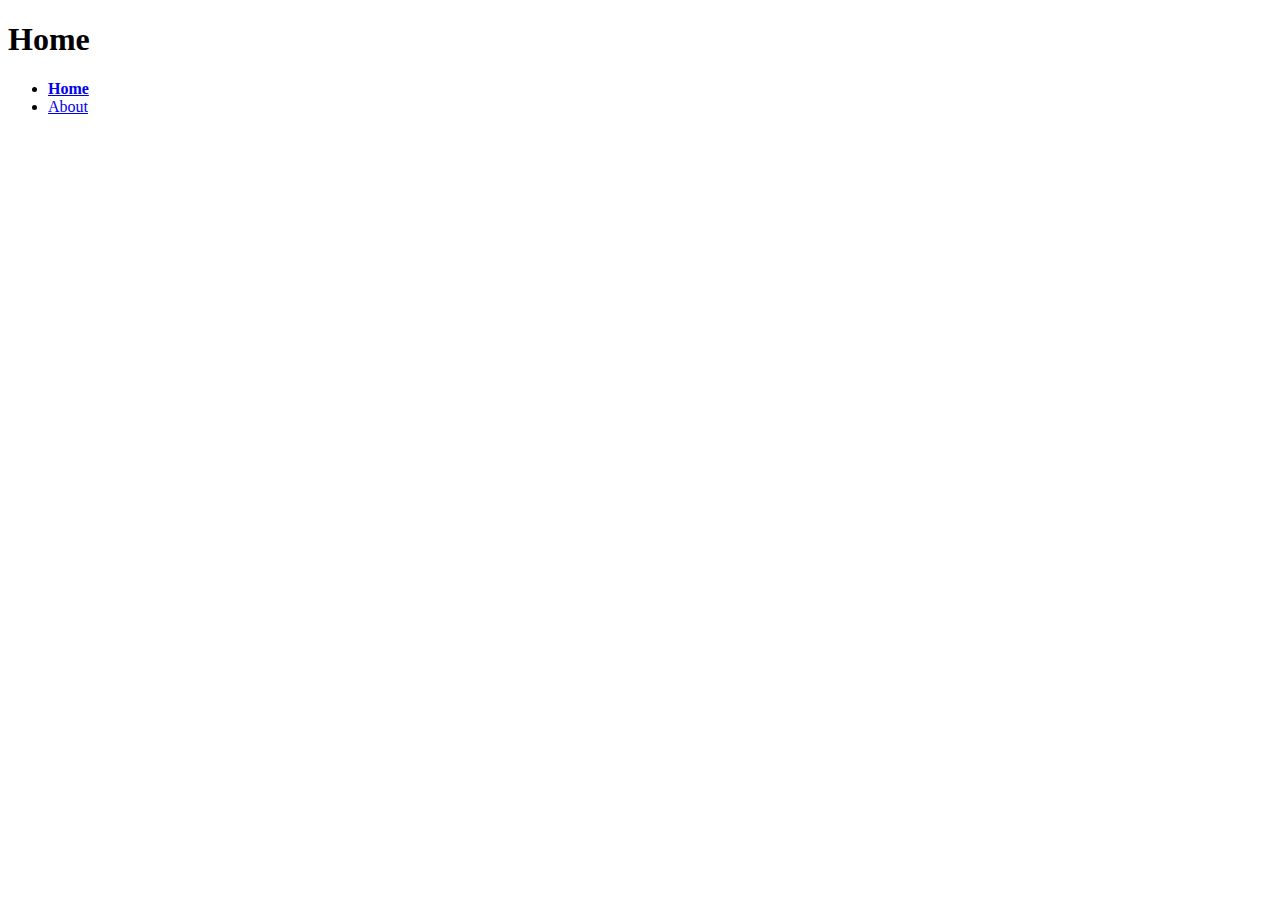
==== index.html @ bd8b7e21 "Initial commit" ====
<!DOCTYPE html>
<html lang="en">
  <head>
    <meta charset="UTF-8">
    <meta name="viewport" content="width=device-width, initial-scale=1.0">
    <meta http-equiv="X-UA-Compatible" content="ie=edge">
    <title>Homepage</title>
    <link rel="stylesheet" href="screen.css">
  </head>
  <body>
    <h1>Home</h1>
    <nav>
      <ul>
        <li><a href="index.html" class="active">Home</a></li>
        <li><a href="about.html">About</a></li>
      </ul>
    </nav>
    <script src="index.js"></script>
  </body>
</html>
---- screen.css ----
/* Add screen styles below */
a.active {
    font-weight: bold;
}
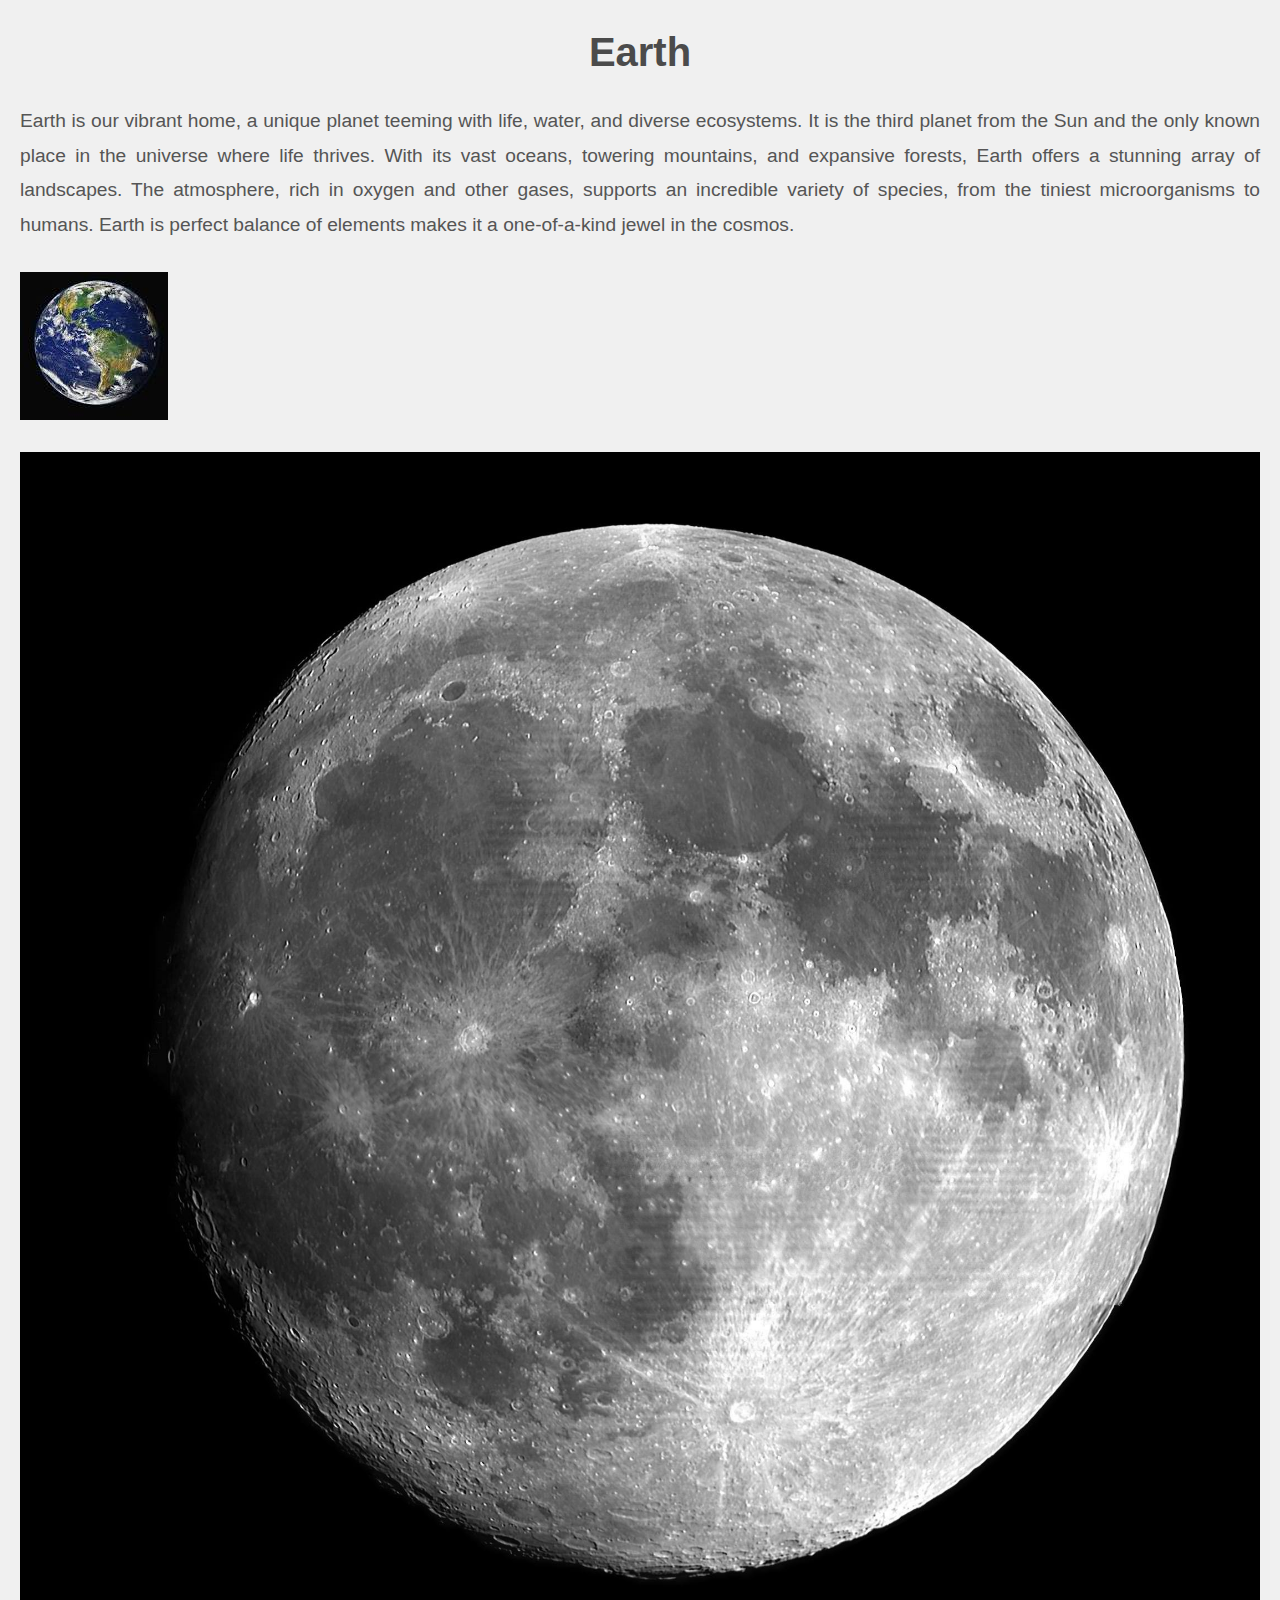
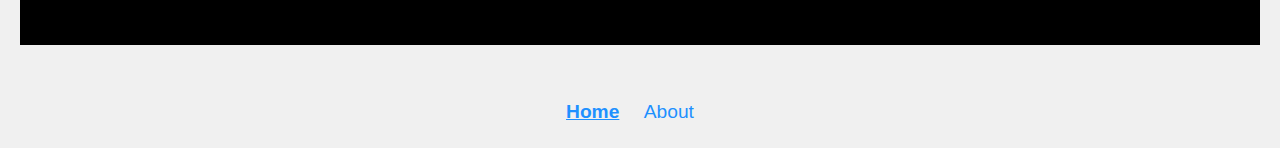
==== commit c3616110: "first push" ====
--- a/index.html
+++ b/index.html
@@ -8,7 +8,9 @@
     <link rel="stylesheet" href="screen.css">
   </head>
   <body>
-    <h1>Home</h1>
+    <h1>Earth</h1>
+    <p>Earth is our vibrant home, a unique planet teeming with life, water, and diverse ecosystems. It is the third planet from the Sun and the only known place in the universe where life thrives. With its vast oceans, towering mountains, and expansive forests, Earth offers a stunning array of landscapes. The atmosphere, rich in oxygen and other gases, supports an incredible variety of species, from the tiniest microorganisms to humans. Earth is perfect balance of elements makes it a one-of-a-kind jewel in the cosmos.</p>
+    <p><img src="imgs/earth.jpeg" alt="Earth"> <img src="imgs/moon.jpeg" alt=""></p>
     <nav>
       <ul>
         <li><a href="index.html" class="active">Home</a></li>
--- a/screen.css
+++ b/screen.css
@@ -1,4 +1,69 @@
-/* Add screen styles below */
-a.active {
+/* General Reset */
+* {
+    margin: 0;
+    padding: 0;
+    box-sizing: border-box;
+}
+
+/* Body Styles */
+body {
+    font-family: Arial, sans-serif;
+    background-color: #f0f0f0; /* Light gray background for a clean look */
+    color: #333; /* Dark text for readability */
+    line-height: 1.6;
+    padding: 20px;
+}
+
+/* Heading Style */
+h1 {
+    font-size: 2.5em;
+    color: #4b4b4b; /* Dark gray for the title */
+    text-align: center;
+    margin-bottom: 20px;
+}
+
+/* Paragraph Styles */
+p {
+    font-size: 1.2em;
+    color: #555; /* Lighter gray for text */
+    text-align: justify; /* Justify text for better readability */
+    margin-bottom: 20px;
+    line-height: 1.8;
+}
+
+/* Image Styles */
+img {
+    max-width: 100%; /* Make sure images are responsive */
+    height: auto;
+    margin: 10px 0; /* Add some space around images */
+}
+
+/* Navigation Styles */
+nav {
+    text-align: center;
+    margin-top: 30px;
+}
+
+nav ul {
+    list-style: none; /* Remove bullet points */
+}
+
+nav li {
+    display: inline-block;
+    margin-right: 20px;
+}
+
+nav a {
+    text-decoration: none;
+    font-size: 1.2em;
+    color: #1e90ff; /* Blue links */
+}
+
+nav a:hover {
+    color: #ff6347; /* Change to tomato red on hover */
+}
+
+nav a.active {
     font-weight: bold;
-}+    text-decoration: underline; /* Highlight active link */
+}
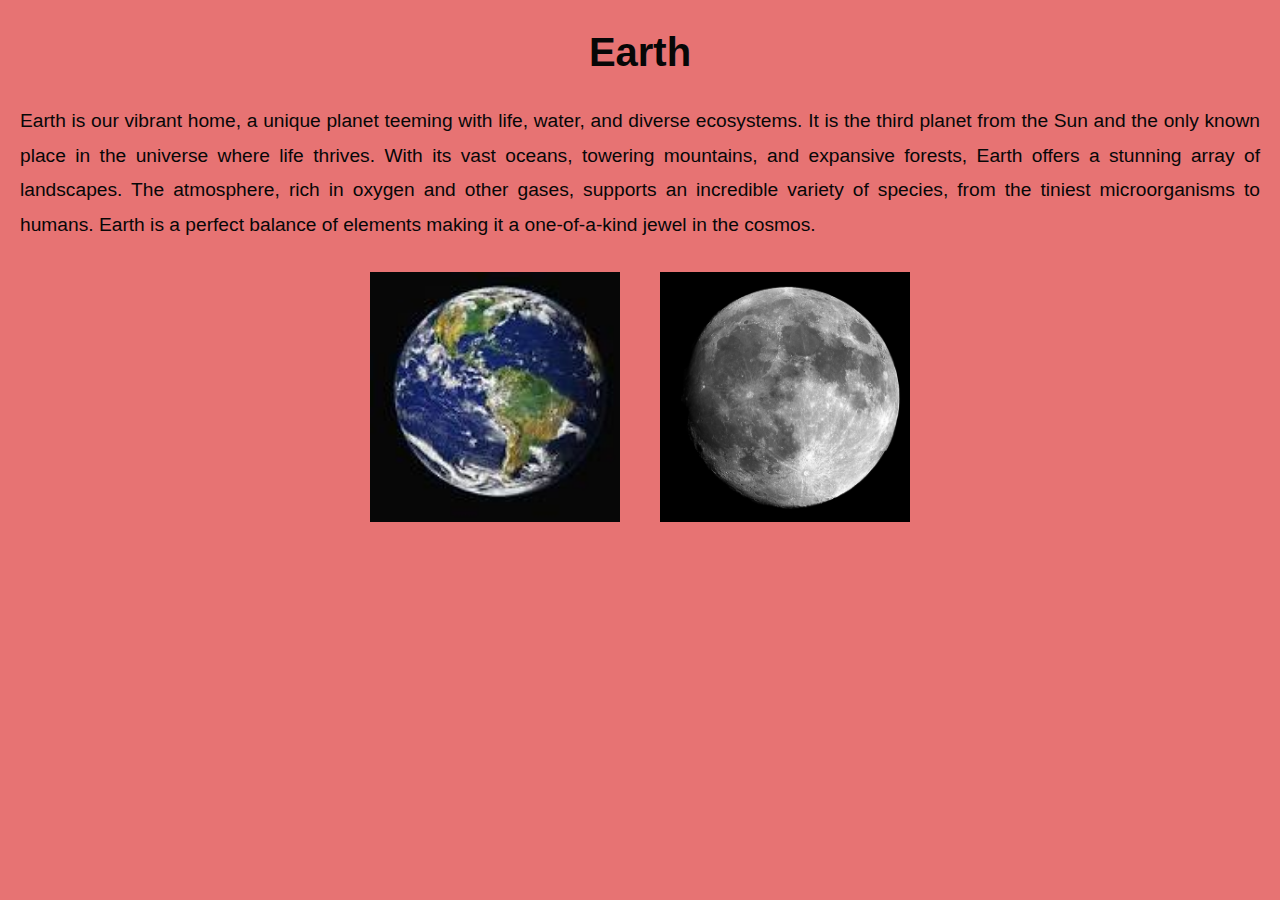
==== commit c55b254b: "changes" ====
--- a/index.html
+++ b/index.html
@@ -9,14 +9,13 @@
   </head>
   <body>
     <h1>Earth</h1>
-    <p>Earth is our vibrant home, a unique planet teeming with life, water, and diverse ecosystems. It is the third planet from the Sun and the only known place in the universe where life thrives. With its vast oceans, towering mountains, and expansive forests, Earth offers a stunning array of landscapes. The atmosphere, rich in oxygen and other gases, supports an incredible variety of species, from the tiniest microorganisms to humans. Earth is perfect balance of elements makes it a one-of-a-kind jewel in the cosmos.</p>
-    <p><img src="imgs/earth.jpeg" alt="Earth"> <img src="imgs/moon.jpeg" alt=""></p>
-    <nav>
-      <ul>
-        <li><a href="index.html" class="active">Home</a></li>
-        <li><a href="about.html">About</a></li>
-      </ul>
-    </nav>
+    <p>Earth is our vibrant home, a unique planet teeming with life, water, and diverse ecosystems. It is the third planet from the Sun and the only known place in the universe where life thrives. With its vast oceans, towering mountains, and expansive forests, Earth offers a stunning array of landscapes. The atmosphere, rich in oxygen and other gases, supports an incredible variety of species, from the tiniest microorganisms to humans. Earth is a perfect balance of elements making it a one-of-a-kind jewel in the cosmos.</p>
+    
+    <p>
+      <img src="imgs/earth.jpeg" alt="Earth" class="nav-button" id="earth-nav">
+      <img src="imgs/moon.jpeg" alt="Moon" class="nav-button" id="moon-nav">
+    </p>
+
     <script src="index.js"></script>
   </body>
 </html>
--- a/screen.css
+++ b/screen.css
@@ -1,69 +1,60 @@
-/* General Reset */
 * {
     margin: 0;
     padding: 0;
     box-sizing: border-box;
 }
 
-/* Body Styles */
 body {
     font-family: Arial, sans-serif;
-    background-color: #f0f0f0; /* Light gray background for a clean look */
-    color: #333; /* Dark text for readability */
+    background-color: #e77373;
+    color: #070707;
     line-height: 1.6;
     padding: 20px;
 }
 
-/* Heading Style */
 h1 {
     font-size: 2.5em;
-    color: #4b4b4b; /* Dark gray for the title */
+    color: #070707;
     text-align: center;
     margin-bottom: 20px;
 }
 
-/* Paragraph Styles */
 p {
     font-size: 1.2em;
-    color: #555; /* Lighter gray for text */
-    text-align: justify; /* Justify text for better readability */
+    color: #070707;
+    text-align: justify;
     margin-bottom: 20px;
     line-height: 1.8;
 }
 
-/* Image Styles */
 img {
-    max-width: 100%; /* Make sure images are responsive */
-    height: auto;
-    margin: 10px 0; /* Add some space around images */
+    width: 250px;
+    height: 250px;
+    object-fit: cover;
+    margin: 10px;
+    cursor: pointer; 
+    transition: transform 0.3s ease-in-out; 
 }
 
-/* Navigation Styles */
-nav {
-    text-align: center;
-    margin-top: 30px;
+
+img:hover {
+    transform: scale(1.1); 
 }
 
-nav ul {
-    list-style: none; /* Remove bullet points */
+p {
+    display: flex;
+    justify-content: center;
+    gap: 20px;
+    align-items: center;
 }
 
-nav li {
-    display: inline-block;
-    margin-right: 20px;
+nav {
+    display: none; 
 }
 
-nav a {
-    text-decoration: none;
-    font-size: 1.2em;
-    color: #1e90ff; /* Blue links */
+.nav-button {
+    width: 250px;
+    height: 250px;
+    object-fit: cover;
 }
 
-nav a:hover {
-    color: #ff6347; /* Change to tomato red on hover */
-}
-
-nav a.active {
-    font-weight: bold;
-    text-decoration: underline; /* Highlight active link */
-}
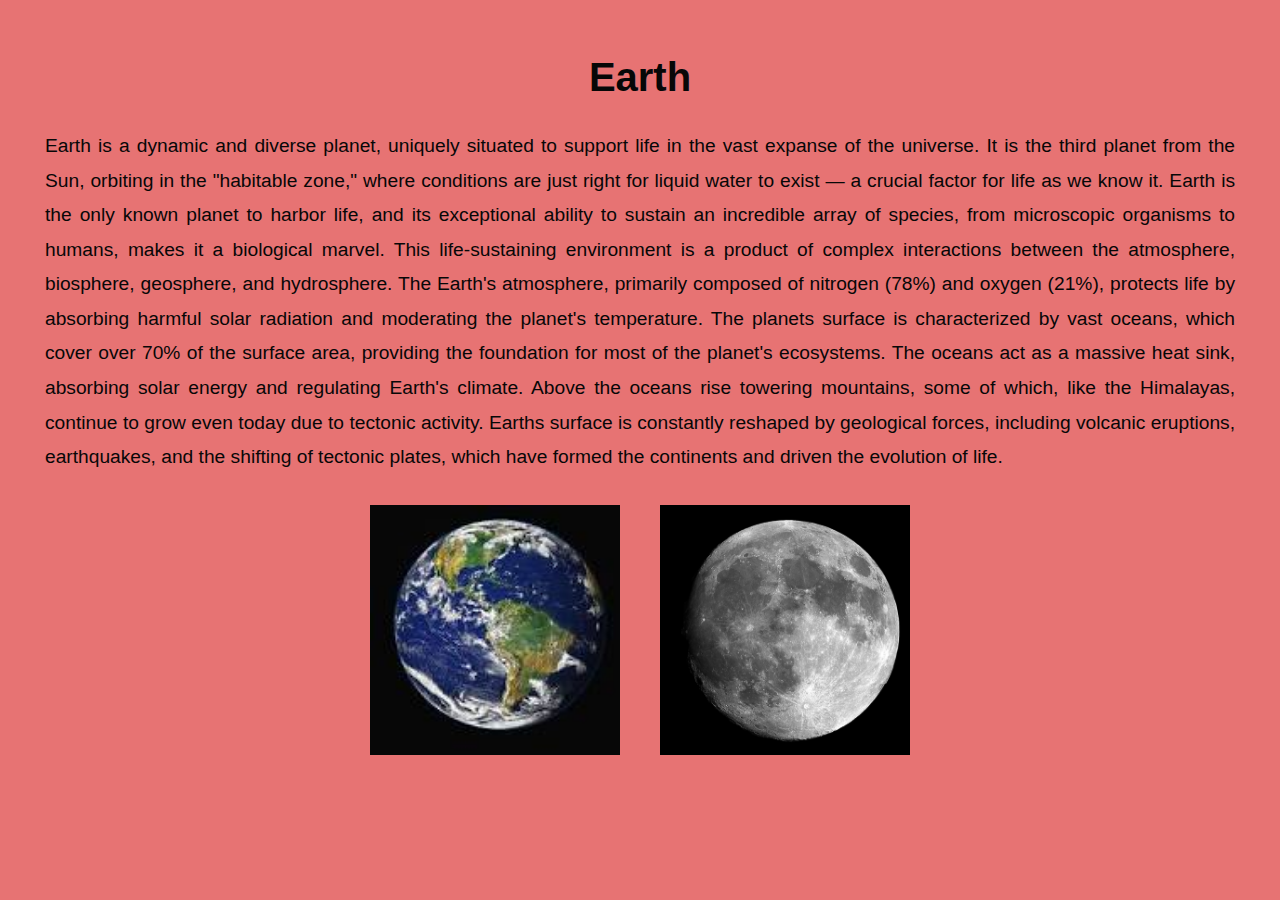
==== commit 415c0334: "save" ====
--- a/index.html
+++ b/index.html
@@ -9,11 +9,19 @@
   </head>
   <body>
     <h1>Earth</h1>
-    <p>Earth is our vibrant home, a unique planet teeming with life, water, and diverse ecosystems. It is the third planet from the Sun and the only known place in the universe where life thrives. With its vast oceans, towering mountains, and expansive forests, Earth offers a stunning array of landscapes. The atmosphere, rich in oxygen and other gases, supports an incredible variety of species, from the tiniest microorganisms to humans. Earth is a perfect balance of elements making it a one-of-a-kind jewel in the cosmos.</p>
+    <p>Earth is a dynamic and diverse planet, uniquely situated to support life in the vast expanse of the universe. It is the third planet from the Sun, orbiting in the "habitable zone," where conditions are just right for liquid water to exist — a crucial factor for life as we know it. Earth is the only known planet to harbor life, and its exceptional ability to sustain an incredible array of species, from microscopic organisms to humans, makes it a biological marvel. This life-sustaining environment is a product of complex interactions between the atmosphere, biosphere, geosphere, and hydrosphere. The Earth's atmosphere, primarily composed of nitrogen (78%) and oxygen (21%), protects life by absorbing harmful solar radiation and moderating the planet's temperature.
+
+      The planets surface is characterized by vast oceans, which cover over 70% of the surface area, providing the foundation for most of the planet's ecosystems. The oceans act as a massive heat sink, absorbing solar energy and regulating Earth's climate. Above the oceans rise towering mountains, some of which, like the Himalayas, continue to grow even today due to tectonic activity. Earths surface is constantly reshaped by geological forces, including volcanic eruptions, earthquakes, and the shifting of tectonic plates, which have formed the continents and driven the evolution of life.
+      
+      </p>
     
     <p>
-      <img src="imgs/earth.jpeg" alt="Earth" class="nav-button" id="earth-nav">
-      <img src="imgs/moon.jpeg" alt="Moon" class="nav-button" id="moon-nav">
+      <a href="index.html">
+        <img src="imgs/earth.jpeg" alt="Earth" class="nav-button" id="earth-nav">
+      </a>
+      <a href="about.html">
+        <img src="imgs/moon.jpeg" alt="Moon" class="nav-button" id="moon-nav">
+      </a>
     </p>
 
     <script src="index.js"></script>
--- a/screen.css
+++ b/screen.css
@@ -9,7 +9,7 @@
     background-color: #e77373;
     color: #070707;
     line-height: 1.6;
-    padding: 20px;
+    padding: 45px;
 }
 
 h1 {
@@ -41,6 +41,7 @@
     transform: scale(1.1); 
 }
 
+
 p {
     display: flex;
     justify-content: center;
@@ -57,4 +58,3 @@
     height: 250px;
     object-fit: cover;
 }
-
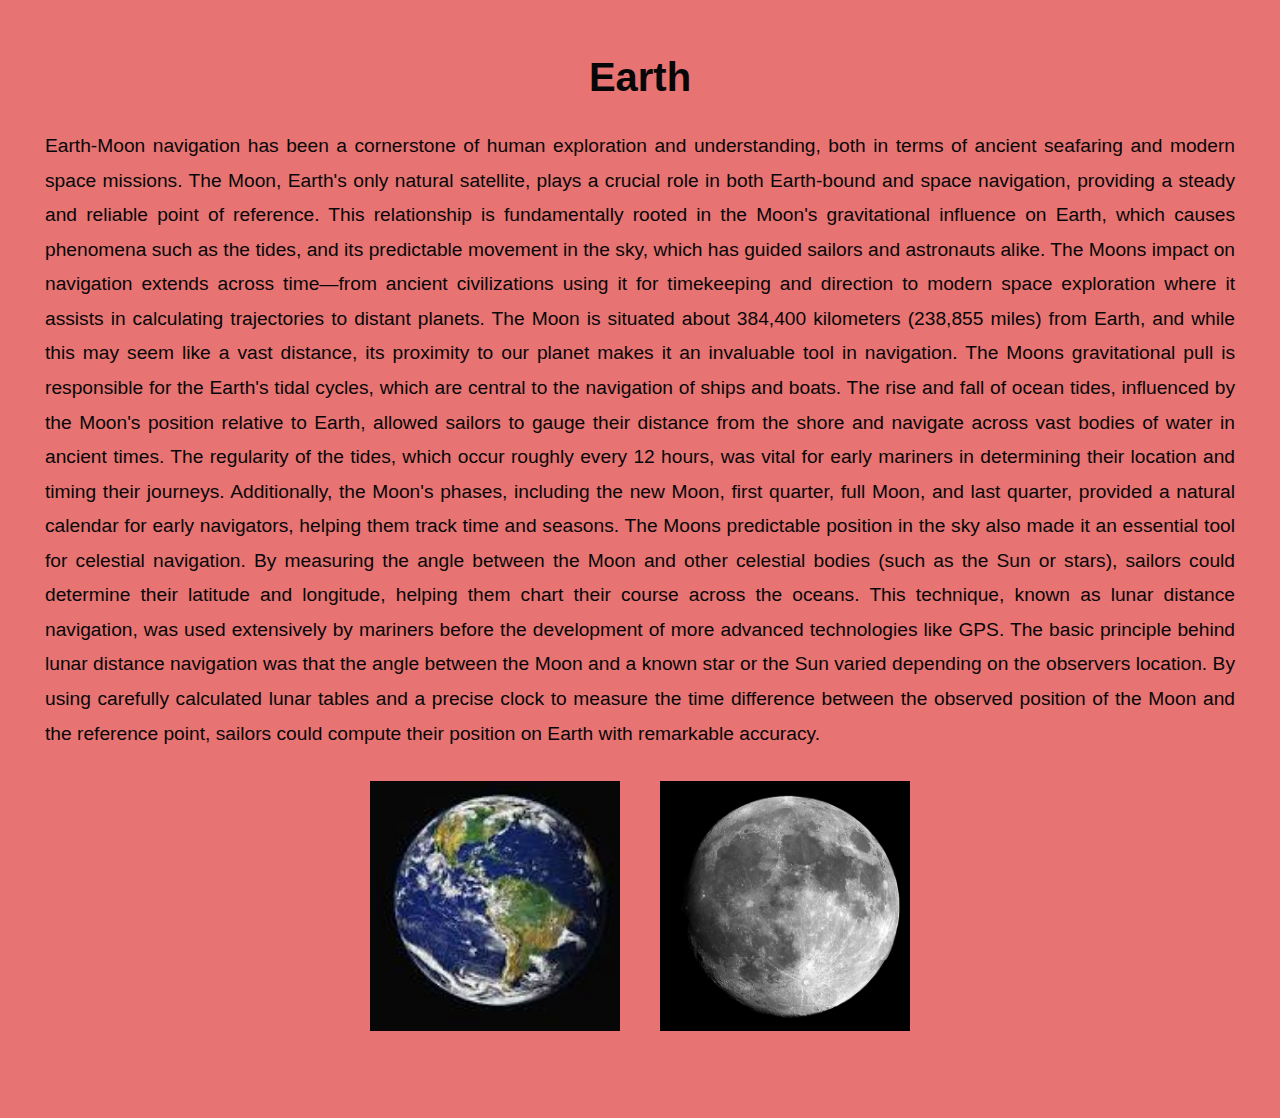
==== commit edd1982b: "final" ====
--- a/index.html
+++ b/index.html
@@ -1,3 +1,4 @@
+<!-- *prompt entered into chat gpt "write me a detiled celestial body on earth navigation. include scientific information." -->
 <!DOCTYPE html>
 <html lang="en">
   <head>
@@ -9,11 +10,11 @@
   </head>
   <body>
     <h1>Earth</h1>
-    <p>Earth is a dynamic and diverse planet, uniquely situated to support life in the vast expanse of the universe. It is the third planet from the Sun, orbiting in the "habitable zone," where conditions are just right for liquid water to exist — a crucial factor for life as we know it. Earth is the only known planet to harbor life, and its exceptional ability to sustain an incredible array of species, from microscopic organisms to humans, makes it a biological marvel. This life-sustaining environment is a product of complex interactions between the atmosphere, biosphere, geosphere, and hydrosphere. The Earth's atmosphere, primarily composed of nitrogen (78%) and oxygen (21%), protects life by absorbing harmful solar radiation and moderating the planet's temperature.
+    <p>Earth-Moon navigation has been a cornerstone of human exploration and understanding, both in terms of ancient seafaring and modern space missions. The Moon, Earth's only natural satellite, plays a crucial role in both Earth-bound and space navigation, providing a steady and reliable point of reference. This relationship is fundamentally rooted in the Moon's gravitational influence on Earth, which causes phenomena such as the tides, and its predictable movement in the sky, which has guided sailors and astronauts alike. The Moons impact on navigation extends across time—from ancient civilizations using it for timekeeping and direction to modern space exploration where it assists in calculating trajectories to distant planets.
 
-      The planets surface is characterized by vast oceans, which cover over 70% of the surface area, providing the foundation for most of the planet's ecosystems. The oceans act as a massive heat sink, absorbing solar energy and regulating Earth's climate. Above the oceans rise towering mountains, some of which, like the Himalayas, continue to grow even today due to tectonic activity. Earths surface is constantly reshaped by geological forces, including volcanic eruptions, earthquakes, and the shifting of tectonic plates, which have formed the continents and driven the evolution of life.
+      The Moon is situated about 384,400 kilometers (238,855 miles) from Earth, and while this may seem like a vast distance, its proximity to our planet makes it an invaluable tool in navigation. The Moons gravitational pull is responsible for the Earth's tidal cycles, which are central to the navigation of ships and boats. The rise and fall of ocean tides, influenced by the Moon's position relative to Earth, allowed sailors to gauge their distance from the shore and navigate across vast bodies of water in ancient times. The regularity of the tides, which occur roughly every 12 hours, was vital for early mariners in determining their location and timing their journeys. Additionally, the Moon's phases, including the new Moon, first quarter, full Moon, and last quarter, provided a natural calendar for early navigators, helping them track time and seasons.
       
-      </p>
+      The Moons predictable position in the sky also made it an essential tool for celestial navigation. By measuring the angle between the Moon and other celestial bodies (such as the Sun or stars), sailors could determine their latitude and longitude, helping them chart their course across the oceans. This technique, known as lunar distance navigation, was used extensively by mariners before the development of more advanced technologies like GPS. The basic principle behind lunar distance navigation was that the angle between the Moon and a known star or the Sun varied depending on the observers location. By using carefully calculated lunar tables and a precise clock to measure the time difference between the observed position of the Moon and the reference point, sailors could compute their position on Earth with remarkable accuracy.</p>
     
     <p>
       <a href="index.html">
--- a/screen.css
+++ b/screen.css
@@ -32,8 +32,6 @@
     height: 250px;
     object-fit: cover;
     margin: 10px;
-    cursor: pointer; 
-    transition: transform 0.3s ease-in-out; 
 }
 
 
